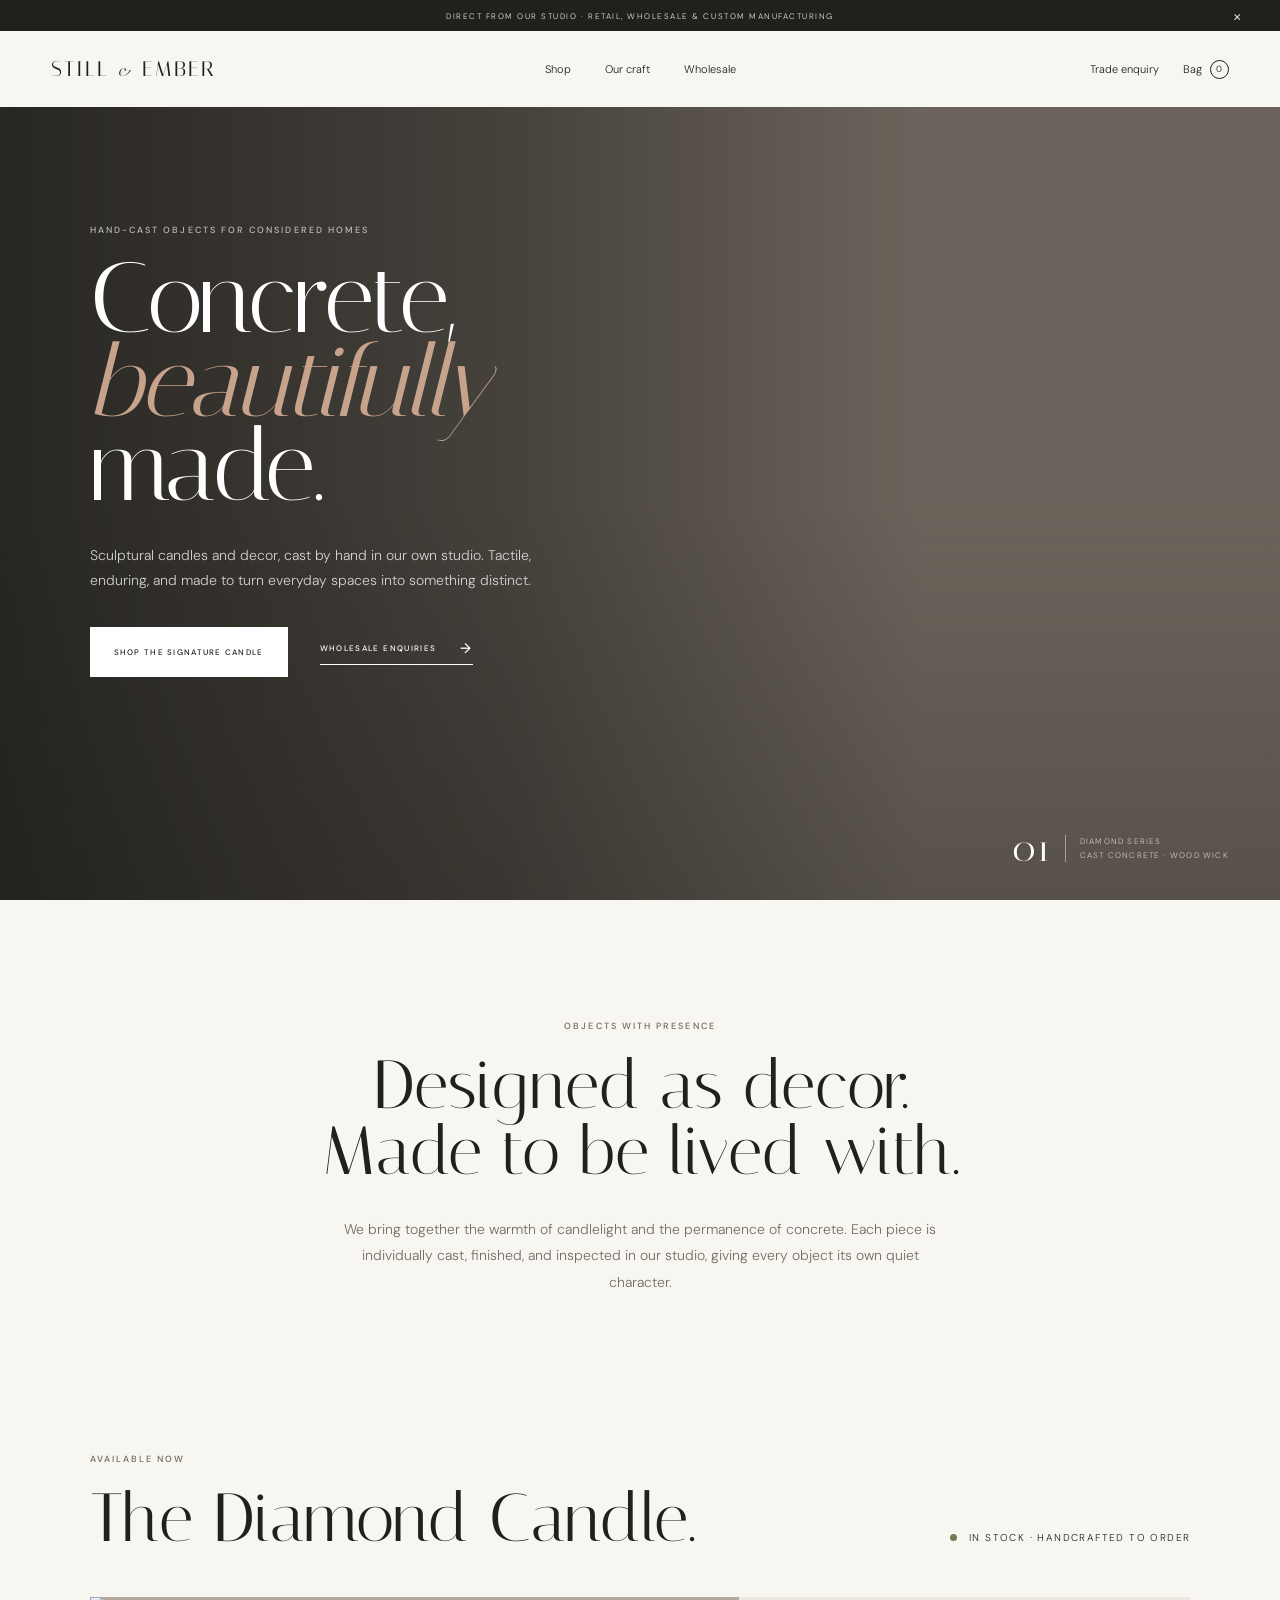
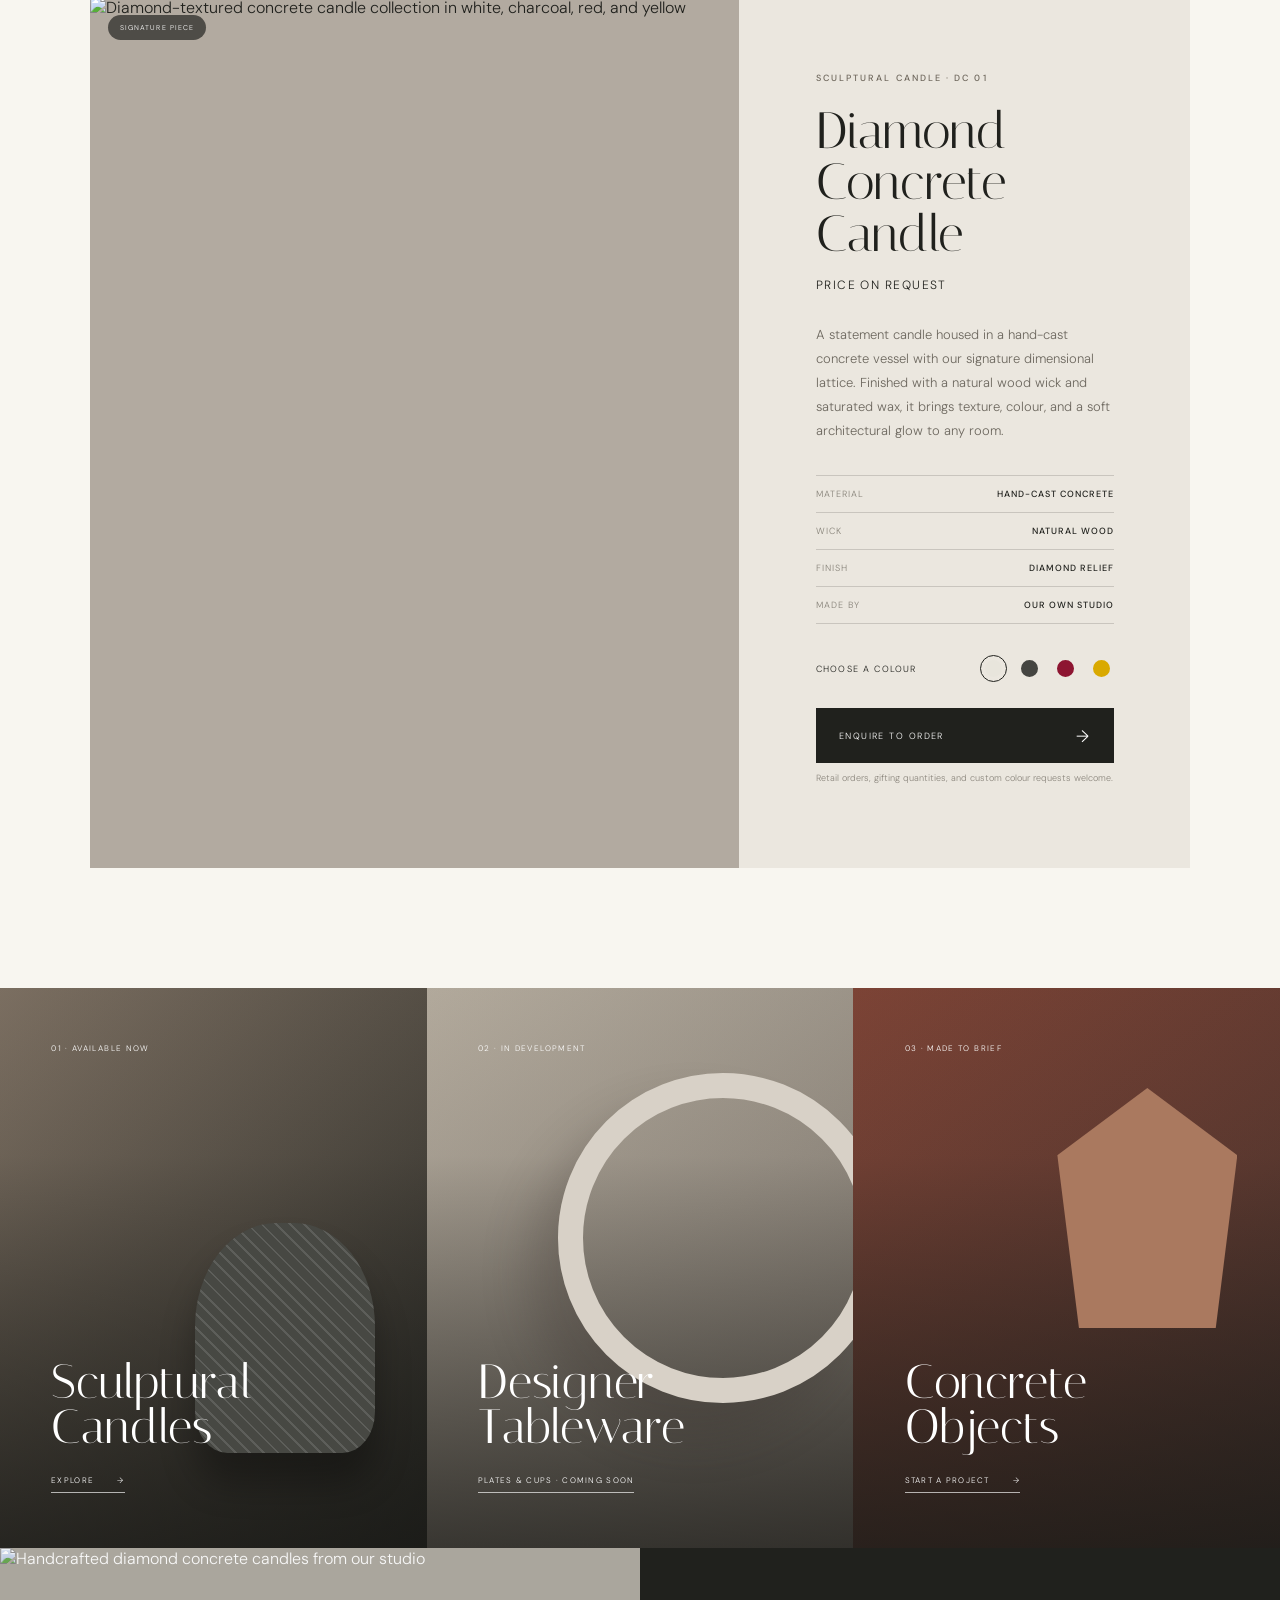
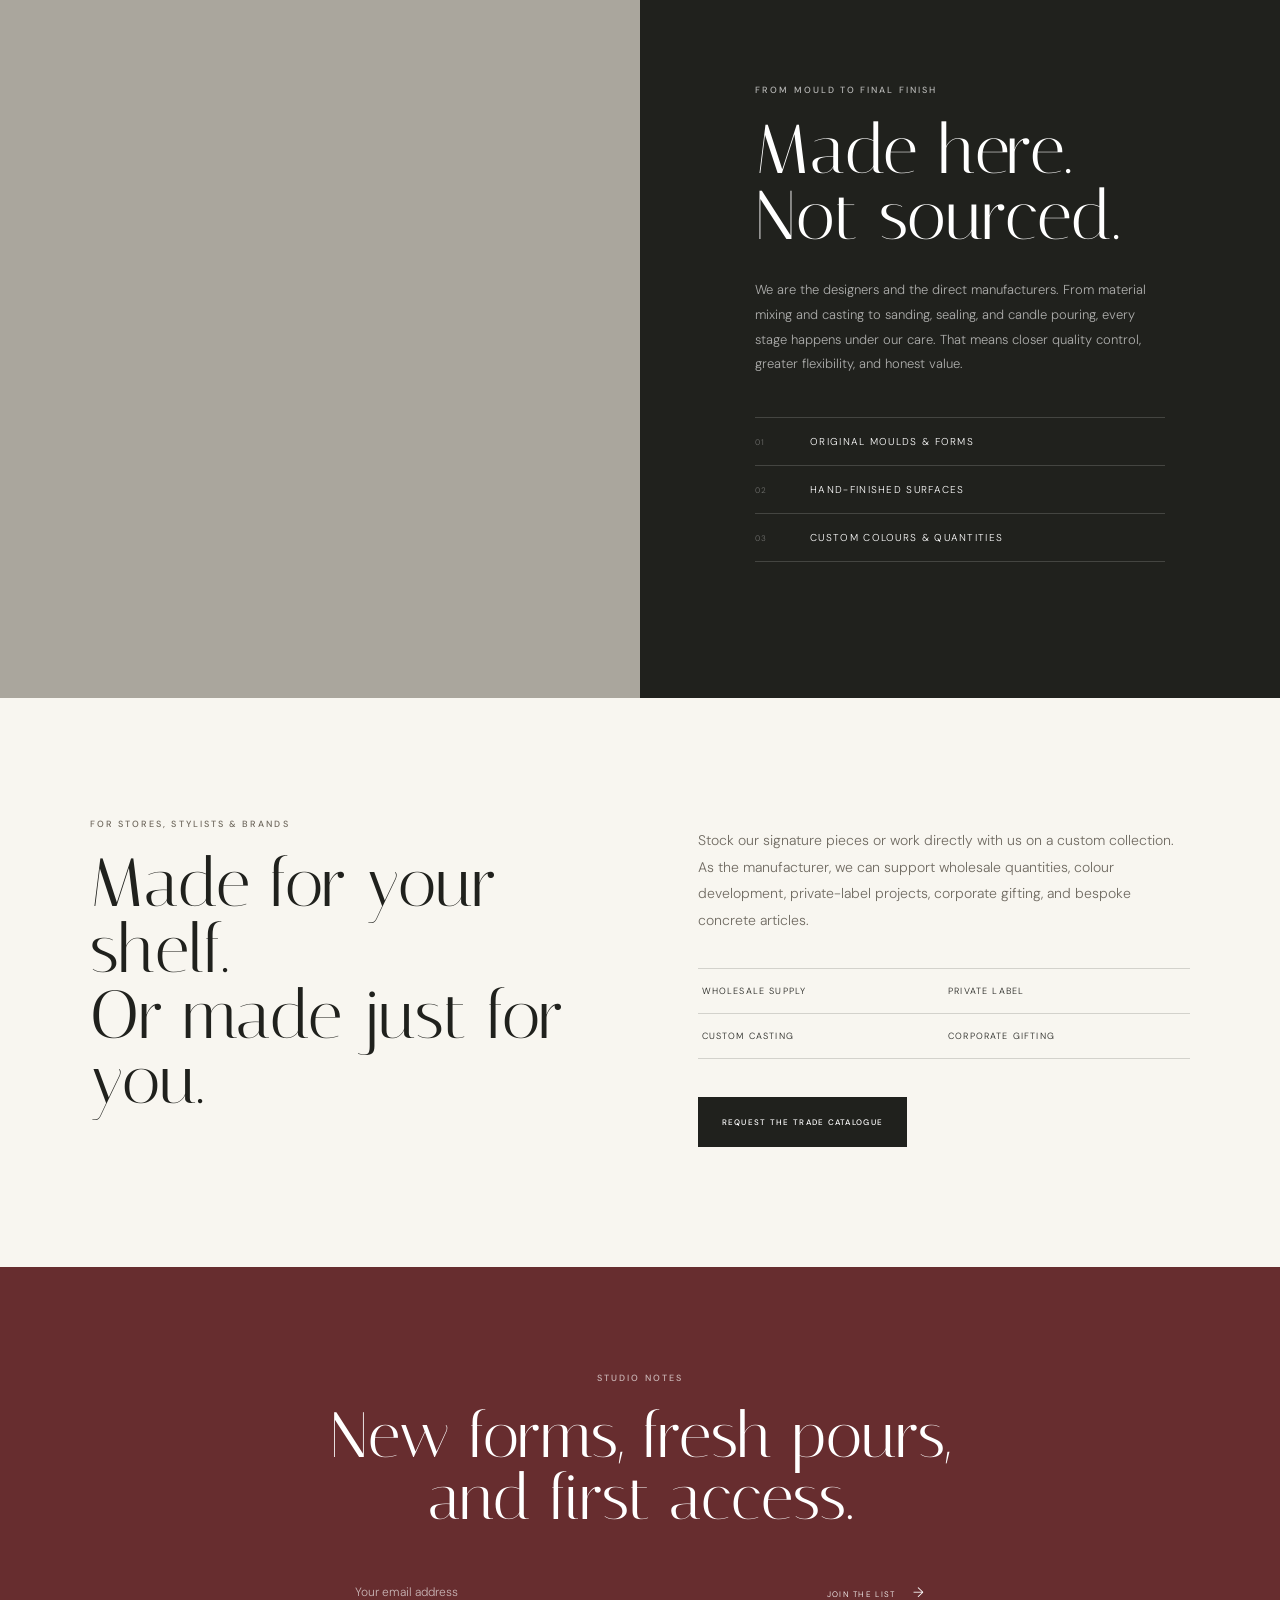
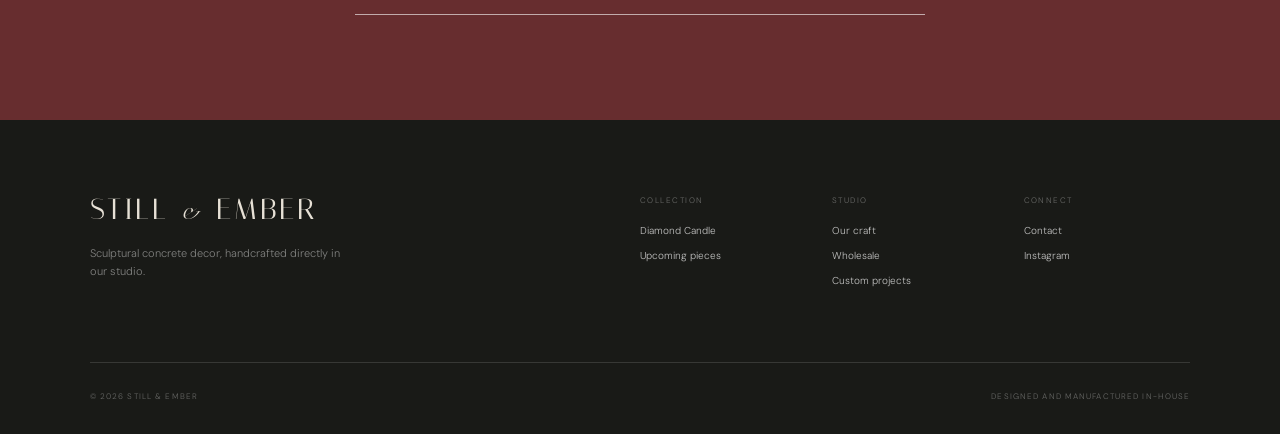
==== index.html @ f330c487 "Add files via upload" ====
<!DOCTYPE html>
<html lang="en">
<head>
  <meta charset="UTF-8">
  <meta name="viewport" content="width=device-width, initial-scale=1.0">
  <meta name="description" content="Still & Ember creates sculptural concrete candles and modern home decor, handcrafted directly by the manufacturer. Retail, wholesale, and custom orders.">
  <title>Still & Ember | Sculptural Concrete Decor</title>
  <link rel="preconnect" href="https://fonts.googleapis.com">
  <link rel="preconnect" href="https://fonts.gstatic.com" crossorigin>
  <link href="https://fonts.googleapis.com/css2?family=DM+Sans:wght@300;400;500;600&family=Italiana&display=swap" rel="stylesheet">
  <link rel="stylesheet" href="styles.css">
</head>
<body>
  <div class="announcement">
    <p>Direct from our studio · Retail, wholesale & custom manufacturing</p>
    <button aria-label="Dismiss announcement">&times;</button>
  </div>

  <header class="site-header">
    <a class="wordmark" href="#top">STILL <span>&</span> EMBER</a>
    <nav class="desktop-nav" aria-label="Main navigation">
      <a href="shop.html">Shop</a>
      <a href="our-craft.html">Our craft</a>
      <a href="wholesale.html">Wholesale</a>
    </nav>
    <div class="header-actions">
      <a class="trade-link" href="wholesale.html#trade-form">Trade enquiry</a>
      <button class="bag-button" aria-label="Shopping bag, 0 items">Bag <span>0</span></button>
      <button class="menu-button" aria-label="Open menu" aria-expanded="false"><span></span><span></span></button>
    </div>
  </header>

  <nav class="mobile-nav" aria-label="Mobile navigation">
    <a href="shop.html">Shop</a>
    <a href="our-craft.html">Our craft</a>
    <a href="wholesale.html">Wholesale</a>
  </nav>

  <main id="top">
    <section class="hero">
      <div class="hero-image" role="img" aria-label="Collection of diamond-textured handcrafted concrete candles"></div>
      <div class="hero-shade"></div>
      <div class="hero-copy reveal">
        <p class="eyebrow light">Hand-cast objects for considered homes</p>
        <h1>Concrete,<br><em>beautifully</em> made.</h1>
        <p class="hero-text">Sculptural candles and decor, cast by hand in our own studio. Tactile, enduring, and made to turn everyday spaces into something distinct.</p>
        <div class="hero-actions">
          <a class="solid-button" href="shop.html">Shop the signature candle</a>
          <a class="text-link light-link" href="wholesale.html">Wholesale enquiries <span>&rarr;</span></a>
        </div>
      </div>
      <div class="hero-note"><span>01</span><p>Diamond Series<br>Cast concrete · Wood wick</p></div>
    </section>

    <section class="manifesto section-pad reveal">
      <p class="eyebrow">Objects with presence</p>
      <h2>Designed as decor.<br>Made to be lived with.</h2>
      <p>We bring together the warmth of candlelight and the permanence of concrete. Each piece is individually cast, finished, and inspected in our studio, giving every object its own quiet character.</p>
    </section>

    <section class="shop section-pad" id="shop">
      <div class="section-heading reveal">
        <div>
          <p class="eyebrow">Available now</p>
          <h2>The Diamond Candle.</h2>
        </div>
        <p class="availability"><i></i> In stock · Handcrafted to order</p>
      </div>

      <div class="featured-product reveal">
        <div class="product-photo">
          <img src="assets/concrete-collection-hero.png" alt="Diamond-textured concrete candle collection in white, charcoal, red, and yellow">
          <span class="image-label">Signature piece</span>
        </div>
        <div class="product-detail">
          <p class="eyebrow">Sculptural candle · DC 01</p>
          <h3>Diamond Concrete Candle</h3>
          <p class="price">Price on request</p>
          <p class="description">A statement candle housed in a hand-cast concrete vessel with our signature dimensional lattice. Finished with a natural wood wick and saturated wax, it brings texture, colour, and a soft architectural glow to any room.</p>
          <div class="specs">
            <div><span>Material</span><strong>Hand-cast concrete</strong></div>
            <div><span>Wick</span><strong>Natural wood</strong></div>
            <div><span>Finish</span><strong>Diamond relief</strong></div>
            <div><span>Made by</span><strong>Our own studio</strong></div>
          </div>
          <div class="color-row">
            <span>Choose a colour</span>
            <div class="swatches" aria-label="Available colours">
              <button class="active" aria-label="Bone white" style="--swatch:#e8e5dc"></button>
              <button aria-label="Charcoal" style="--swatch:#454541"></button>
              <button aria-label="Oxblood" style="--swatch:#8d1531"></button>
              <button aria-label="Ochre" style="--swatch:#d9a900"></button>
            </div>
          </div>
          <button class="add-button quick-add">Enquire to order <span>&rarr;</span></button>
          <p class="microcopy">Retail orders, gifting quantities, and custom colour requests welcome.</p>
        </div>
      </div>
    </section>

    <section class="categories" aria-label="Product categories">
      <article class="category category-candle reveal">
        <p>01 · Available now</p><h3>Sculptural<br>Candles</h3><a href="shop.html">Explore <span>&rarr;</span></a>
      </article>
      <article class="category category-table reveal">
        <p>02 · In development</p><h3>Designer<br>Tableware</h3><span class="coming">Plates & cups · Coming soon</span>
      </article>
      <article class="category category-object reveal">
        <p>03 · Made to brief</p><h3>Concrete<br>Objects</h3><a href="wholesale.html#trade-form">Start a project <span>&rarr;</span></a>
      </article>
    </section>

    <section class="craft" id="craft">
      <div class="craft-image reveal">
        <img src="assets/concrete-collection-hero.png" alt="Handcrafted diamond concrete candles from our studio">
      </div>
      <div class="craft-copy reveal">
        <p class="eyebrow light">From mould to final finish</p>
        <h2>Made here.<br>Not sourced.</h2>
        <p>We are the designers and the direct manufacturers. From material mixing and casting to sanding, sealing, and candle pouring, every stage happens under our care. That means closer quality control, greater flexibility, and honest value.</p>
        <ul>
          <li><span>01</span>Original moulds & forms</li>
          <li><span>02</span>Hand-finished surfaces</li>
          <li><span>03</span>Custom colours & quantities</li>
        </ul>
      </div>
    </section>

    <section class="wholesale section-pad" id="wholesale">
      <div class="wholesale-copy reveal">
        <p class="eyebrow">For stores, stylists & brands</p>
        <h2>Made for your shelf.<br>Or made just for you.</h2>
      </div>
      <div class="wholesale-detail reveal">
        <p>Stock our signature pieces or work directly with us on a custom collection. As the manufacturer, we can support wholesale quantities, colour development, private-label projects, corporate gifting, and bespoke concrete articles.</p>
        <div class="trade-grid">
          <span>Wholesale supply</span><span>Private label</span><span>Custom casting</span><span>Corporate gifting</span>
        </div>
        <a class="solid-button dark-button" href="wholesale.html#trade-form">Request the trade catalogue</a>
      </div>
    </section>

    <section class="newsletter">
      <p class="eyebrow light">Studio notes</p>
      <h2>New forms, fresh pours,<br>and first access.</h2>
      <form>
        <label class="sr-only" for="email">Email address</label>
        <input id="email" type="email" placeholder="Your email address" required>
        <button type="submit">Join the list <span>&rarr;</span></button>
      </form>
      <p class="form-message" aria-live="polite"></p>
    </section>
  </main>

  <footer>
    <div><a class="wordmark footer-mark" href="#top">STILL <span>&</span> EMBER</a><p class="footer-intro">Sculptural concrete decor, handcrafted directly in our studio.</p></div>
    <div class="footer-links">
      <div><p>Collection</p><a href="shop.html">Diamond Candle</a><a href="shop.html#coming-soon">Upcoming pieces</a></div>
      <div><p>Studio</p><a href="our-craft.html">Our craft</a><a href="wholesale.html">Wholesale</a><a href="wholesale.html#custom">Custom projects</a></div>
      <div><p>Connect</p><a href="contact.html">Contact</a><a href="https://www.instagram.com/" target="_blank" rel="noopener">Instagram</a></div>
    </div>
    <div class="footer-bottom"><p>&copy; 2026 Still & Ember</p><p>Designed and manufactured in-house</p></div>
  </footer>

  <div class="toast" role="status" aria-live="polite">Your enquiry is ready</div>
  <script src="script.js"></script>
</body>
</html>
---- styles.css ----
:root {
  --ink: #20211d;
  --bone: #f2efe7;
  --paper: #f8f6f0;
  --stone: #c7c1b5;
  --clay: #9b5c3d;
  --oxblood: #672d2f;
  --line: rgba(32, 33, 29, .17);
  --serif: "Italiana", Georgia, serif;
  --sans: "DM Sans", Arial, sans-serif;
}

* { box-sizing: border-box; }
html { scroll-behavior: smooth; }
body { margin: 0; color: var(--ink); background: var(--paper); font-family: var(--sans); font-size: 16px; font-weight: 300; }
a { color: inherit; text-decoration: none; }
button, input { font: inherit; }
button { color: inherit; }
img { display: block; width: 100%; }
.sr-only { position: absolute; width: 1px; height: 1px; padding: 0; margin: -1px; overflow: hidden; clip: rect(0,0,0,0); white-space: nowrap; border: 0; }

.announcement { height: 31px; display: flex; justify-content: center; align-items: center; position: relative; color: #eee9de; background: var(--ink); text-transform: uppercase; font-size: 8px; letter-spacing: .19em; }
.announcement p { margin: 0; }
.announcement button { position: absolute; right: 2.5vw; border: 0; background: none; color: inherit; cursor: pointer; font-size: 17px; }
.site-header { height: 76px; padding: 0 4vw; display: grid; grid-template-columns: 1fr auto 1fr; align-items: center; position: relative; z-index: 20; background: var(--paper); }
.wordmark { font: 21px/1 var(--serif); letter-spacing: .09em; white-space: nowrap; }
.wordmark span { padding: 0 .1em; font-size: .68em; font-style: italic; }
.desktop-nav { display: flex; gap: 34px; }
.desktop-nav a, .trade-link { position: relative; font-size: 11px; }
.desktop-nav a::after, .trade-link::after { content: ""; position: absolute; left: 0; right: 100%; bottom: -5px; height: 1px; background: currentColor; transition: right .3s; }
.desktop-nav a:hover::after, .trade-link:hover::after { right: 0; }
.header-actions { justify-self: end; display: flex; align-items: center; gap: 24px; }
.bag-button, .menu-button { padding: 0; border: 0; background: transparent; cursor: pointer; }
.bag-button { font-size: 11px; }
.bag-button span { margin-left: 5px; display: inline-grid; place-items: center; min-width: 19px; height: 19px; border: 1px solid; border-radius: 50%; font-size: 9px; }
.menu-button { display: none; width: 24px; }
.menu-button span { display: block; height: 1px; margin: 6px 0; background: currentColor; }
.mobile-nav { display: none; }

.hero { min-height: calc(100vh - 107px); position: relative; overflow: hidden; color: white; }
.hero-image { position: absolute; inset: 0; background: #70685f url("assets/concrete-collection-hero.png") 61% center/cover no-repeat; transform: scale(1.015); animation: settle 1.8s ease-out forwards; }
.hero-shade { position: absolute; inset: 0; background: linear-gradient(90deg, rgba(20,20,18,.78) 0%, rgba(20,20,18,.46) 40%, rgba(20,20,18,.04) 72%), linear-gradient(0deg, rgba(20,20,18,.24), transparent 50%); }
.hero-copy { position: relative; z-index: 2; max-width: 720px; padding: 13vh 7vw 9vh; }
.eyebrow { margin: 0 0 21px; color: #6e675c; font-size: 9px; font-weight: 500; text-transform: uppercase; letter-spacing: .23em; }
.eyebrow.light { color: rgba(255,255,255,.67); }
h1, h2, h3 { margin: 0; font-family: var(--serif); font-weight: 400; }
h1 { font-size: clamp(62px, 7.8vw, 116px); line-height: .84; letter-spacing: -.025em; }
h1 em { color: #c8a38b; font-weight: 400; }
.hero-text { max-width: 490px; margin: 34px 0; color: rgba(255,255,255,.78); font-size: 14px; line-height: 1.8; }
.hero-actions { display: flex; align-items: center; gap: 32px; }
.solid-button { display: inline-flex; align-items: center; justify-content: center; min-height: 50px; padding: 0 23px; border: 1px solid white; color: var(--ink); background: white; text-transform: uppercase; font-size: 8px; font-weight: 500; letter-spacing: .16em; transition: .25s; }
.solid-button:hover { color: white; background: transparent; }
.text-link { display: inline-flex; align-items: center; gap: 24px; padding-bottom: 7px; border-bottom: 1px solid currentColor; text-transform: uppercase; font-size: 8px; font-weight: 500; letter-spacing: .17em; }
.text-link span { font-size: 14px; transition: transform .25s; }
.text-link:hover span { transform: translateX(5px); }
.light-link { color: white; }
.hero-note { position: absolute; z-index: 2; right: 4vw; bottom: 30px; display: flex; align-items: center; gap: 14px; color: rgba(255,255,255,.7); }
.hero-note span { font: 37px var(--serif); color: white; }
.hero-note p { margin: 0; padding-left: 14px; border-left: 1px solid rgba(255,255,255,.45); font-size: 8px; line-height: 1.7; text-transform: uppercase; letter-spacing: .15em; }

.section-pad { padding: 120px 7vw; }
.manifesto { text-align: center; }
.manifesto h2, .section-heading h2, .wholesale h2 { font-size: clamp(45px, 5.3vw, 76px); line-height: .97; }
.manifesto > p:last-child { max-width: 620px; margin: 31px auto 0; color: #716d64; font-size: 14px; line-height: 1.9; }

.shop { padding-top: 38px; }
.section-heading { margin-bottom: 45px; display: flex; justify-content: space-between; align-items: flex-end; }
.availability { margin: 0 0 8px; font-size: 10px; text-transform: uppercase; letter-spacing: .14em; }
.availability i { display: inline-block; width: 7px; height: 7px; margin-right: 8px; border-radius: 50%; background: #6e7d53; }
.featured-product { display: grid; grid-template-columns: 1.18fr .82fr; min-height: 700px; background: #ebe7df; }
.product-photo { position: relative; overflow: hidden; min-height: 650px; background: #b2aaa0; }
.product-photo img { width: 100%; height: 100%; object-fit: cover; }
.image-label { position: absolute; left: 18px; top: 18px; padding: 8px 12px; border-radius: 30px; color: white; background: rgba(30,30,27,.67); text-transform: uppercase; font-size: 7px; letter-spacing: .16em; }
.product-detail { padding: 75px 6vw; align-self: center; }
.product-detail h3 { max-width: 430px; font-size: clamp(40px, 4vw, 62px); line-height: 1; }
.price { margin: 18px 0 30px; font-size: 12px; text-transform: uppercase; letter-spacing: .12em; }
.description { color: #6d685f; font-size: 13px; line-height: 1.85; }
.specs { margin: 32px 0; border-top: 1px solid var(--line); }
.specs div { padding: 12px 0; display: flex; justify-content: space-between; border-bottom: 1px solid var(--line); font-size: 9px; text-transform: uppercase; letter-spacing: .11em; }
.specs span { color: #858077; }
.specs strong { font-weight: 500; }
.color-row { margin: 27px 0; display: flex; justify-content: space-between; align-items: center; font-size: 9px; text-transform: uppercase; letter-spacing: .13em; }
.swatches { display: flex; gap: 11px; }
.swatches button { width: 25px; height: 25px; padding: 0; border: 4px solid #ebe7df; outline: 1px solid transparent; border-radius: 50%; background: var(--swatch); cursor: pointer; }
.swatches button.active { outline-color: var(--ink); }
.add-button { width: 100%; height: 55px; padding: 0 23px; display: flex; justify-content: space-between; align-items: center; border: 0; color: white; background: var(--ink); cursor: pointer; text-transform: uppercase; font-size: 9px; letter-spacing: .16em; }
.add-button:hover { background: var(--clay); }
.add-button span { font-size: 17px; }
.microcopy { color: #8a857c; text-align: center; font-size: 9px; }

.categories { display: grid; grid-template-columns: repeat(3,1fr); }
.category { min-height: 560px; padding: 55px 4vw; position: relative; display: flex; flex-direction: column; justify-content: flex-end; overflow: hidden; color: white; background-size: cover; }
.category::before { content: ""; position: absolute; inset: 0; background: linear-gradient(0deg, rgba(24,24,21,.72), rgba(24,24,21,.04) 70%); }
.category > * { position: relative; z-index: 1; }
.category p { margin: 0 0 auto; font-size: 8px; text-transform: uppercase; letter-spacing: .17em; }
.category h3 { margin-bottom: 25px; font-size: 48px; line-height: .95; }
.category a, .coming { width: fit-content; padding-bottom: 7px; border-bottom: 1px solid rgba(255,255,255,.65); font-size: 8px; text-transform: uppercase; letter-spacing: .16em; }
.category a span { margin-left: 20px; }
.category-candle { background-image: linear-gradient(135deg,#7f7264,#252622); }
.category-candle::after { content: ""; position: absolute; width: 180px; height: 230px; right: 12%; bottom: 95px; border-radius: 45% 45% 18% 18%; background: repeating-linear-gradient(45deg,transparent 0 8px,rgba(255,255,255,.12) 8px 10px), #474843; box-shadow: 0 30px 35px rgba(0,0,0,.3); }
.category-table { background: linear-gradient(145deg,#b8afa1,#766f67); }
.category-table::after { content: ""; position: absolute; width: 280px; height: 280px; right: -35px; top: 85px; border: 25px solid #d8d1c7; border-radius: 50%; box-shadow: -30px 35px 45px rgba(52,45,40,.25); }
.category-object { background: linear-gradient(145deg,#804537,#3e2f2a); }
.category-object::after { content: ""; position: absolute; width: 180px; height: 240px; right: 10%; top: 100px; background: #aa795f; clip-path: polygon(50% 0,100% 28%,88% 100%,12% 100%,0 28%); box-shadow: 0 30px 40px rgba(0,0,0,.25); }

.craft { display: grid; grid-template-columns: 1fr 1fr; min-height: 750px; color: white; background: var(--ink); }
.craft-image { min-height: 750px; overflow: hidden; background: #aaa69d; }
.craft-image img { height: 100%; object-fit: cover; object-position: 25% center; filter: saturate(.75) contrast(.94); }
.craft-copy { padding: 105px 9vw; align-self: center; }
.craft-copy h2 { font-size: clamp(48px,5.4vw,78px); line-height: .95; }
.craft-copy > p:not(.eyebrow) { margin: 30px 0 40px; color: rgba(255,255,255,.63); font-size: 13px; line-height: 1.9; }
.craft-copy ul { padding: 0; margin: 0; list-style: none; border-top: 1px solid rgba(255,255,255,.16); }
.craft-copy li { padding: 17px 0; border-bottom: 1px solid rgba(255,255,255,.16); font-size: 10px; text-transform: uppercase; letter-spacing: .13em; }
.craft-copy li span { display: inline-block; width: 55px; color: rgba(255,255,255,.36); font-size: 8px; }

.wholesale { display: grid; grid-template-columns: 1fr 1fr; gap: 9vw; align-items: start; }
.wholesale-detail > p { margin: 9px 0 35px; color: #706b62; font-size: 14px; line-height: 1.9; }
.trade-grid { margin-bottom: 38px; display: grid; grid-template-columns: 1fr 1fr; border-top: 1px solid var(--line); }
.trade-grid span { padding: 16px 4px; border-bottom: 1px solid var(--line); font-size: 9px; text-transform: uppercase; letter-spacing: .13em; }
.dark-button { border-color: var(--ink); color: white; background: var(--ink); }
.dark-button:hover { color: var(--ink); background: transparent; }

.newsletter { padding: 105px 7vw; text-align: center; color: white; background: var(--oxblood); }
.newsletter .eyebrow { color: rgba(255,255,255,.65); }
.newsletter h2 { font-size: clamp(44px,5vw,70px); line-height: .97; }
.newsletter form { max-width: 570px; margin: 40px auto 0; display: flex; border-bottom: 1px solid rgba(255,255,255,.6); }
.newsletter input { flex: 1; padding: 14px 0; border: 0; outline: 0; color: white; background: transparent; font-size: 12px; }
.newsletter input::placeholder { color: rgba(255,255,255,.65); }
.newsletter button { padding: 0; border: 0; color: white; background: transparent; cursor: pointer; text-transform: uppercase; font-size: 8px; letter-spacing: .16em; }
.newsletter button span { margin-left: 14px; font-size: 14px; }
.form-message { min-height: 15px; margin: 12px 0 -27px; font-size: 10px; }

footer { padding: 75px 7vw 25px; display: grid; grid-template-columns: 1fr 1fr; color: #e7e1d6; background: #191a17; }
.footer-mark { font-size: 29px; }
.footer-intro { max-width: 250px; margin-top: 20px; color: rgba(255,255,255,.45); font-size: 11px; line-height: 1.7; }
.footer-links { display: grid; grid-template-columns: repeat(3,1fr); gap: 25px; }
.footer-links div { display: flex; flex-direction: column; gap: 12px; }
.footer-links p { margin: 0 0 7px; color: rgba(255,255,255,.35); text-transform: uppercase; font-size: 8px; letter-spacing: .18em; }
.footer-links a { width: fit-content; color: rgba(255,255,255,.73); font-size: 10px; }
.footer-bottom { grid-column: 1/-1; margin-top: 70px; padding-top: 20px; display: flex; justify-content: space-between; border-top: 1px solid rgba(255,255,255,.13); color: rgba(255,255,255,.34); font-size: 8px; text-transform: uppercase; letter-spacing: .14em; }
.toast { position: fixed; right: 25px; bottom: 25px; z-index: 30; padding: 14px 23px; color: white; background: var(--clay); font-size: 10px; transform: translateY(100px); opacity: 0; transition: .35s; }
.toast.show { transform: translateY(0); opacity: 1; }
.reveal { opacity: 0; transform: translateY(24px); transition: opacity .8s ease, transform .8s ease; }
.reveal.visible { opacity: 1; transform: translateY(0); }

@keyframes settle { from { transform: scale(1.07); } to { transform: scale(1.015); } }

@media (max-width: 900px) {
  .site-header { grid-template-columns: 1fr auto; }
  .desktop-nav, .trade-link { display: none; }
  .menu-button { display: block; }
  .mobile-nav { position: absolute; z-index: 15; left: 0; right: 0; top: 107px; padding: 25px 5vw; flex-direction: column; gap: 20px; background: var(--paper); transform: translateY(-130%); transition: transform .35s; }
  .mobile-nav.open { display: flex; transform: translateY(0); }
  .featured-product { grid-template-columns: 1fr; }
  .product-photo { min-height: 600px; }
  .categories { grid-template-columns: 1fr 1fr; }
  .category:last-child { grid-column: 1/-1; }
  .craft-copy { padding: 80px 7vw; }
}

@media (max-width: 680px) {
  .announcement { padding: 0 38px 0 14px; text-align: center; font-size: 6px; }
  .site-header { height: 66px; padding: 0 5vw; }
  .mobile-nav { top: 97px; }
  .hero { min-height: calc(100svh - 97px); }
  .hero-image { background-position: 66% center; }
  .hero-shade { background: linear-gradient(90deg,rgba(18,18,16,.78),rgba(18,18,16,.18)),linear-gradient(0deg,rgba(18,18,16,.25),transparent); }
  .hero-copy { padding: 15vh 6vw 8vh; }
  h1 { font-size: clamp(57px,18vw,80px); }
  .hero-text { max-width: 92%; font-size: 13px; }
  .hero-actions { align-items: flex-start; flex-direction: column; gap: 23px; }
  .hero-note { display: none; }
  .section-pad { padding: 82px 6vw; }
  .manifesto h2, .section-heading h2, .wholesale h2 { font-size: 43px; }
  .shop { padding-top: 10px; }
  .section-heading { align-items: flex-start; flex-direction: column; gap: 25px; }
  .product-photo { min-height: 390px; }
  .product-detail { padding: 55px 7vw; }
  .product-detail h3 { font-size: 44px; }
  .categories { grid-template-columns: 1fr; }
  .category, .category:last-child { min-height: 490px; grid-column: auto; }
  .craft { grid-template-columns: 1fr; }
  .craft-image { min-height: 480px; }
  .craft-copy { padding: 75px 7vw; }
  .wholesale { grid-template-columns: 1fr; gap: 38px; }
  .trade-grid { grid-template-columns: 1fr; }
  .newsletter { padding: 80px 6vw; }
  footer { grid-template-columns: 1fr; }
  .footer-links { margin-top: 55px; grid-template-columns: 1fr 1fr; gap: 40px 20px; }
}

@media (prefers-reduced-motion: reduce) {
  html { scroll-behavior: auto; }
  *, *::before, *::after { animation-duration: .01ms !important; transition-duration: .01ms !important; }
}

/* Interior pages */
.page-header { min-height: 510px; padding: 105px 7vw 75px; display: flex; align-items: flex-end; color: white; background: linear-gradient(120deg, rgba(26,26,23,.88), rgba(26,26,23,.25)), url("assets/concrete-collection-hero.png") center/cover; }
.page-header.compact { min-height: 390px; }
.page-header-copy { max-width: 760px; }
.page-header h1 { font-size: clamp(58px,7vw,102px); }
.page-header p:last-child { max-width: 560px; margin: 27px 0 0; color: rgba(255,255,255,.72); font-size: 14px; line-height: 1.8; }
.breadcrumbs { margin-bottom: 22px; font-size: 8px; text-transform: uppercase; letter-spacing: .18em; }
.breadcrumbs a { color: rgba(255,255,255,.58); }
.content-section { padding: 105px 7vw; }
.content-heading { max-width: 720px; margin-bottom: 55px; }
.content-heading h2 { font-size: clamp(43px,5vw,70px); line-height: .98; }
.content-heading > p:last-child { max-width: 600px; margin-top: 24px; color: #716d64; font-size: 14px; line-height: 1.85; }
.product-listing { display: grid; grid-template-columns: 1.15fr .85fr; background: #ebe7df; }
.product-listing-image { min-height: 650px; }
.product-listing-image img { height: 100%; object-fit: cover; }
.product-listing-copy { padding: 70px 6vw; align-self: center; }
.product-listing-copy h2 { font-size: clamp(42px,4.4vw,66px); line-height: .98; }
.product-listing-copy > p { color: #6e695f; font-size: 13px; line-height: 1.85; }
.plain-link { display: inline-flex; margin-top: 20px; padding-bottom: 6px; border-bottom: 1px solid; text-transform: uppercase; font-size: 8px; letter-spacing: .16em; }
.coming-grid, .value-grid { display: grid; grid-template-columns: repeat(3,1fr); gap: 1px; background: var(--line); }
.coming-card, .value-card { min-height: 330px; padding: 42px; display: flex; flex-direction: column; justify-content: flex-end; background: var(--paper); }
.coming-card span, .value-card span { margin-bottom: auto; color: #8a857b; font-size: 8px; text-transform: uppercase; letter-spacing: .17em; }
.coming-card h3, .value-card h3 { margin-bottom: 14px; font-size: 34px; }
.coming-card p, .value-card p { margin: 0; color: #747067; font-size: 12px; line-height: 1.75; }
.story-split { display: grid; grid-template-columns: 1fr 1fr; min-height: 680px; background: var(--ink); color: white; }
.story-image img { height: 100%; object-fit: cover; }
.story-copy { padding: 95px 8vw; align-self: center; }
.story-copy h2 { font-size: clamp(45px,5vw,72px); line-height: .97; }
.story-copy > p:not(.eyebrow) { color: rgba(255,255,255,.62); font-size: 13px; line-height: 1.9; }
.process-list { counter-reset: process; display: grid; grid-template-columns: repeat(4,1fr); border-top: 1px solid var(--line); }
.process-list article { min-height: 280px; padding: 32px; border-right: 1px solid var(--line); }
.process-list article::before { counter-increment: process; content: "0" counter(process); display: block; margin-bottom: 75px; color: #98938a; font-size: 9px; letter-spacing: .14em; }
.process-list h3 { font-size: 28px; }
.process-list p { color: #767168; font-size: 11px; line-height: 1.7; }
.contact-layout { display: grid; grid-template-columns: .75fr 1.25fr; gap: 9vw; }
.contact-aside h2, .form-panel h2 { font-size: clamp(42px,4.5vw,66px); }
.contact-aside > p { color: #716d64; font-size: 13px; line-height: 1.85; }
.contact-details { margin-top: 35px; border-top: 1px solid var(--line); }
.contact-details div { padding: 16px 0; border-bottom: 1px solid var(--line); }
.contact-details span { display: block; margin-bottom: 5px; color: #8b867d; font-size: 8px; text-transform: uppercase; letter-spacing: .16em; }
.contact-details a, .contact-details strong { font-size: 12px; font-weight: 400; }
.contact-form { display: grid; grid-template-columns: 1fr 1fr; gap: 22px; }
.field { display: flex; flex-direction: column; gap: 8px; }
.field.full { grid-column: 1/-1; }
.field label { font-size: 8px; text-transform: uppercase; letter-spacing: .16em; }
.field input, .field select, .field textarea { width: 100%; padding: 14px 0; border: 0; border-bottom: 1px solid var(--line); border-radius: 0; outline: none; color: var(--ink); background: transparent; font: 12px var(--sans); }
.field textarea { min-height: 110px; resize: vertical; }
.contact-form .add-button { grid-column: 1/-1; margin-top: 12px; }
.contact-form .form-message { grid-column: 1/-1; color: var(--clay); }
.active-nav { padding-bottom: 5px; border-bottom: 1px solid; }

@media (max-width: 680px) {
  .page-header { min-height: 430px; padding: 85px 6vw 55px; }
  .content-section { padding: 80px 6vw; }
  .product-listing, .story-split, .contact-layout { grid-template-columns: 1fr; }
  .product-listing-image, .story-image { min-height: 390px; }
  .coming-grid, .value-grid { grid-template-columns: 1fr; }
  .process-list { grid-template-columns: 1fr 1fr; }
  .contact-form { grid-template-columns: 1fr; }
  .field.full, .contact-form .add-button, .contact-form .form-message { grid-column: auto; }
}
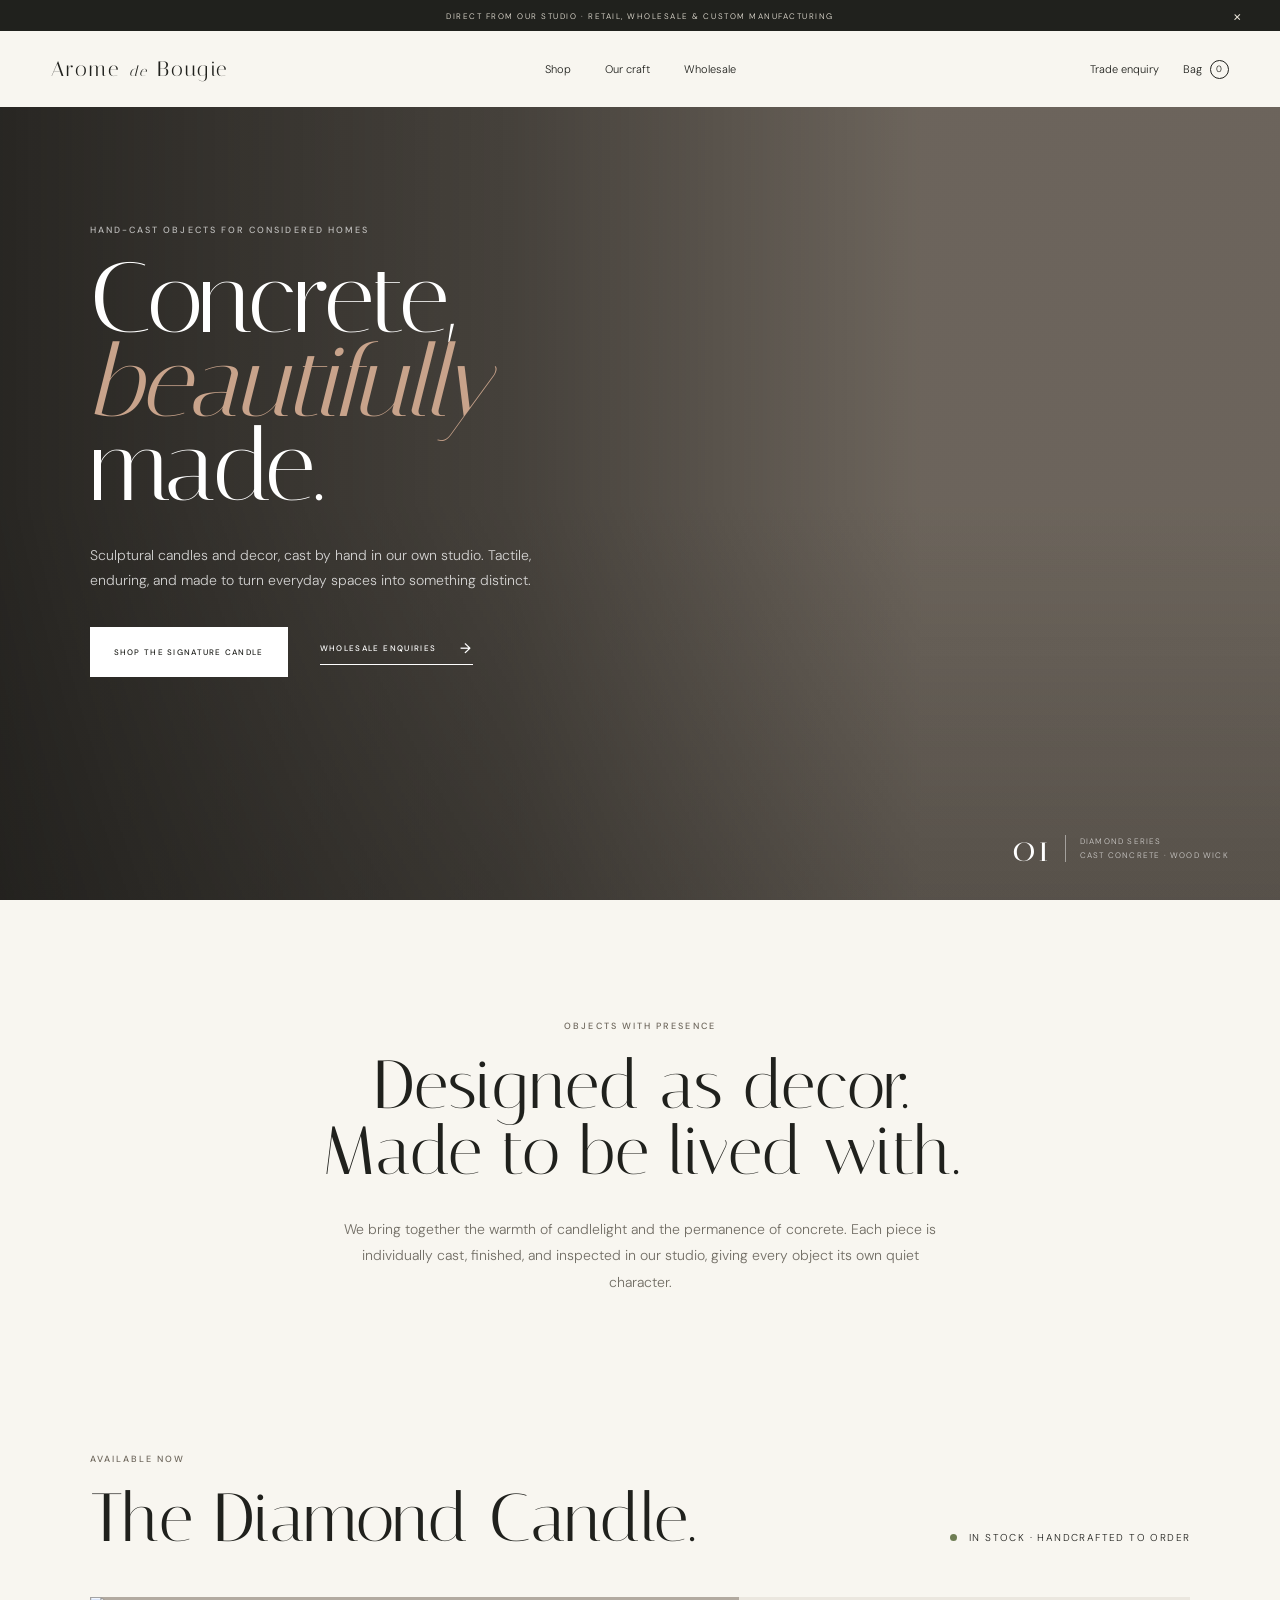
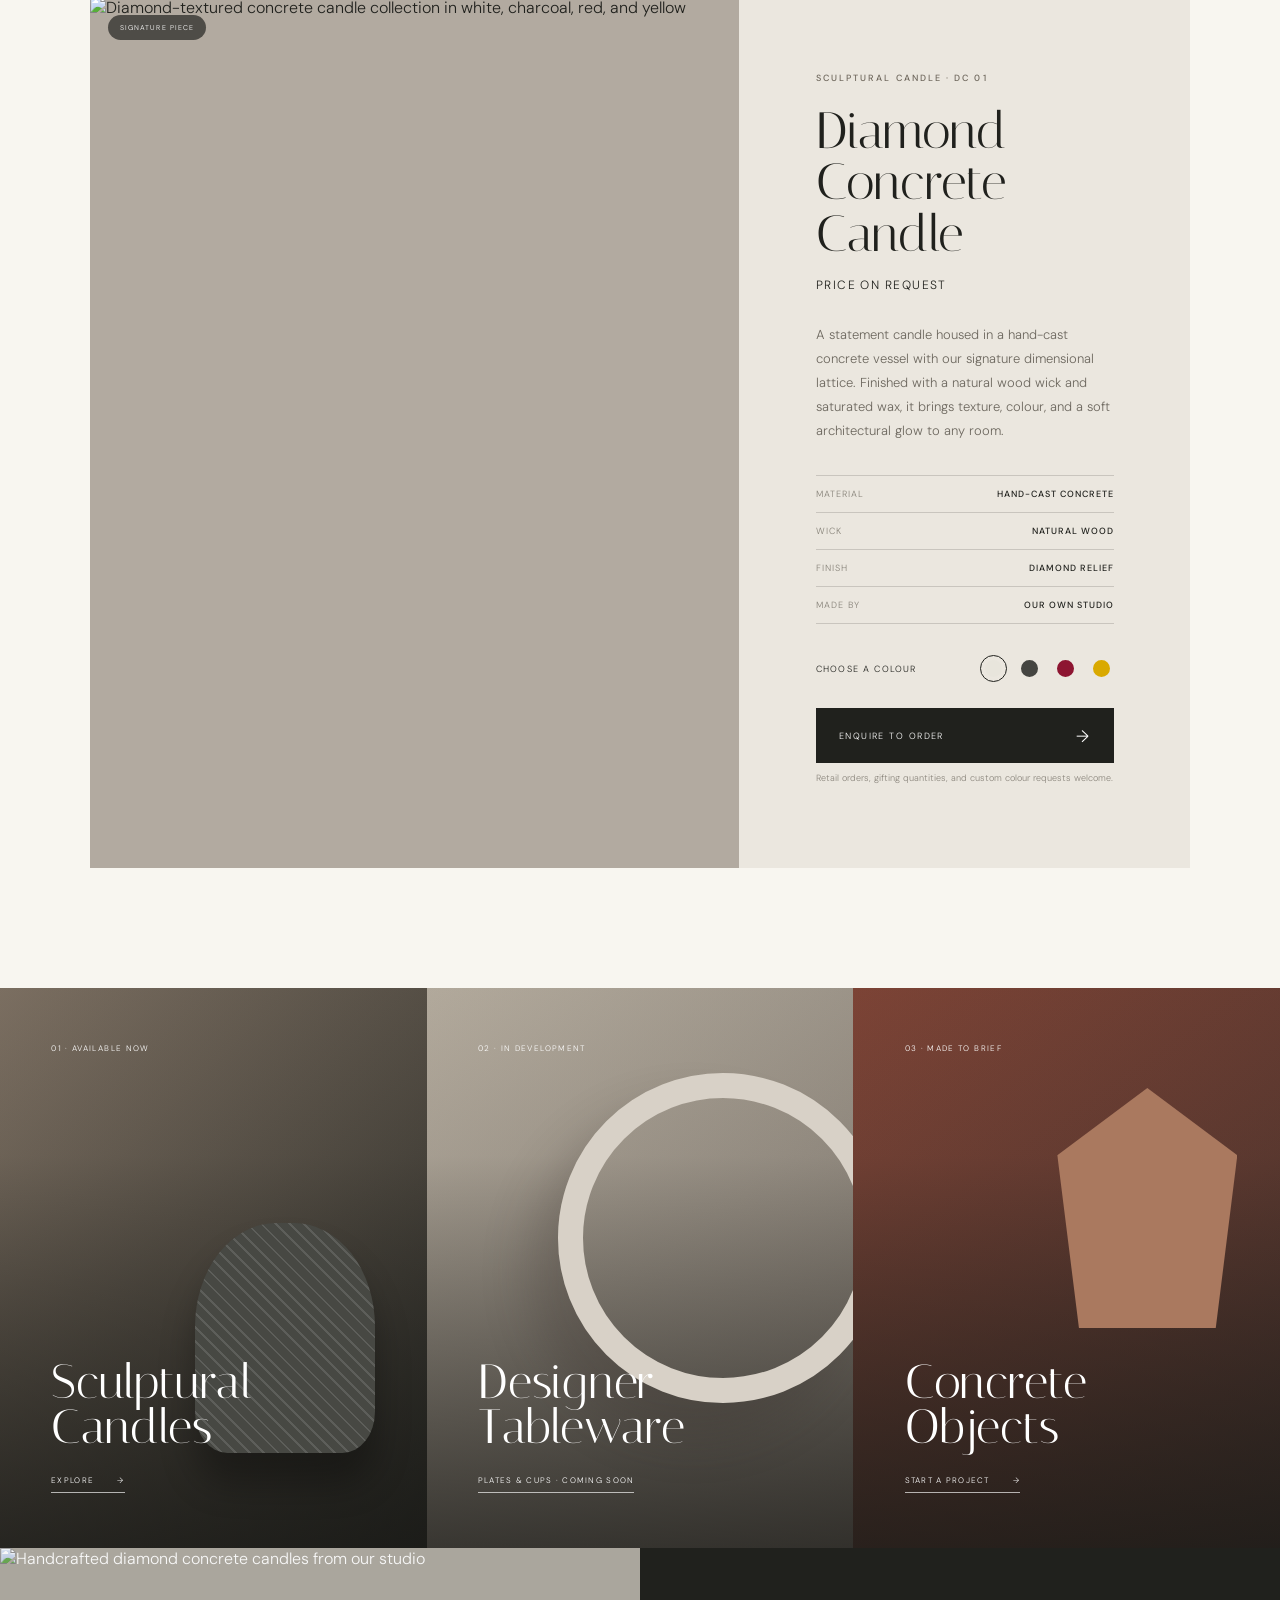
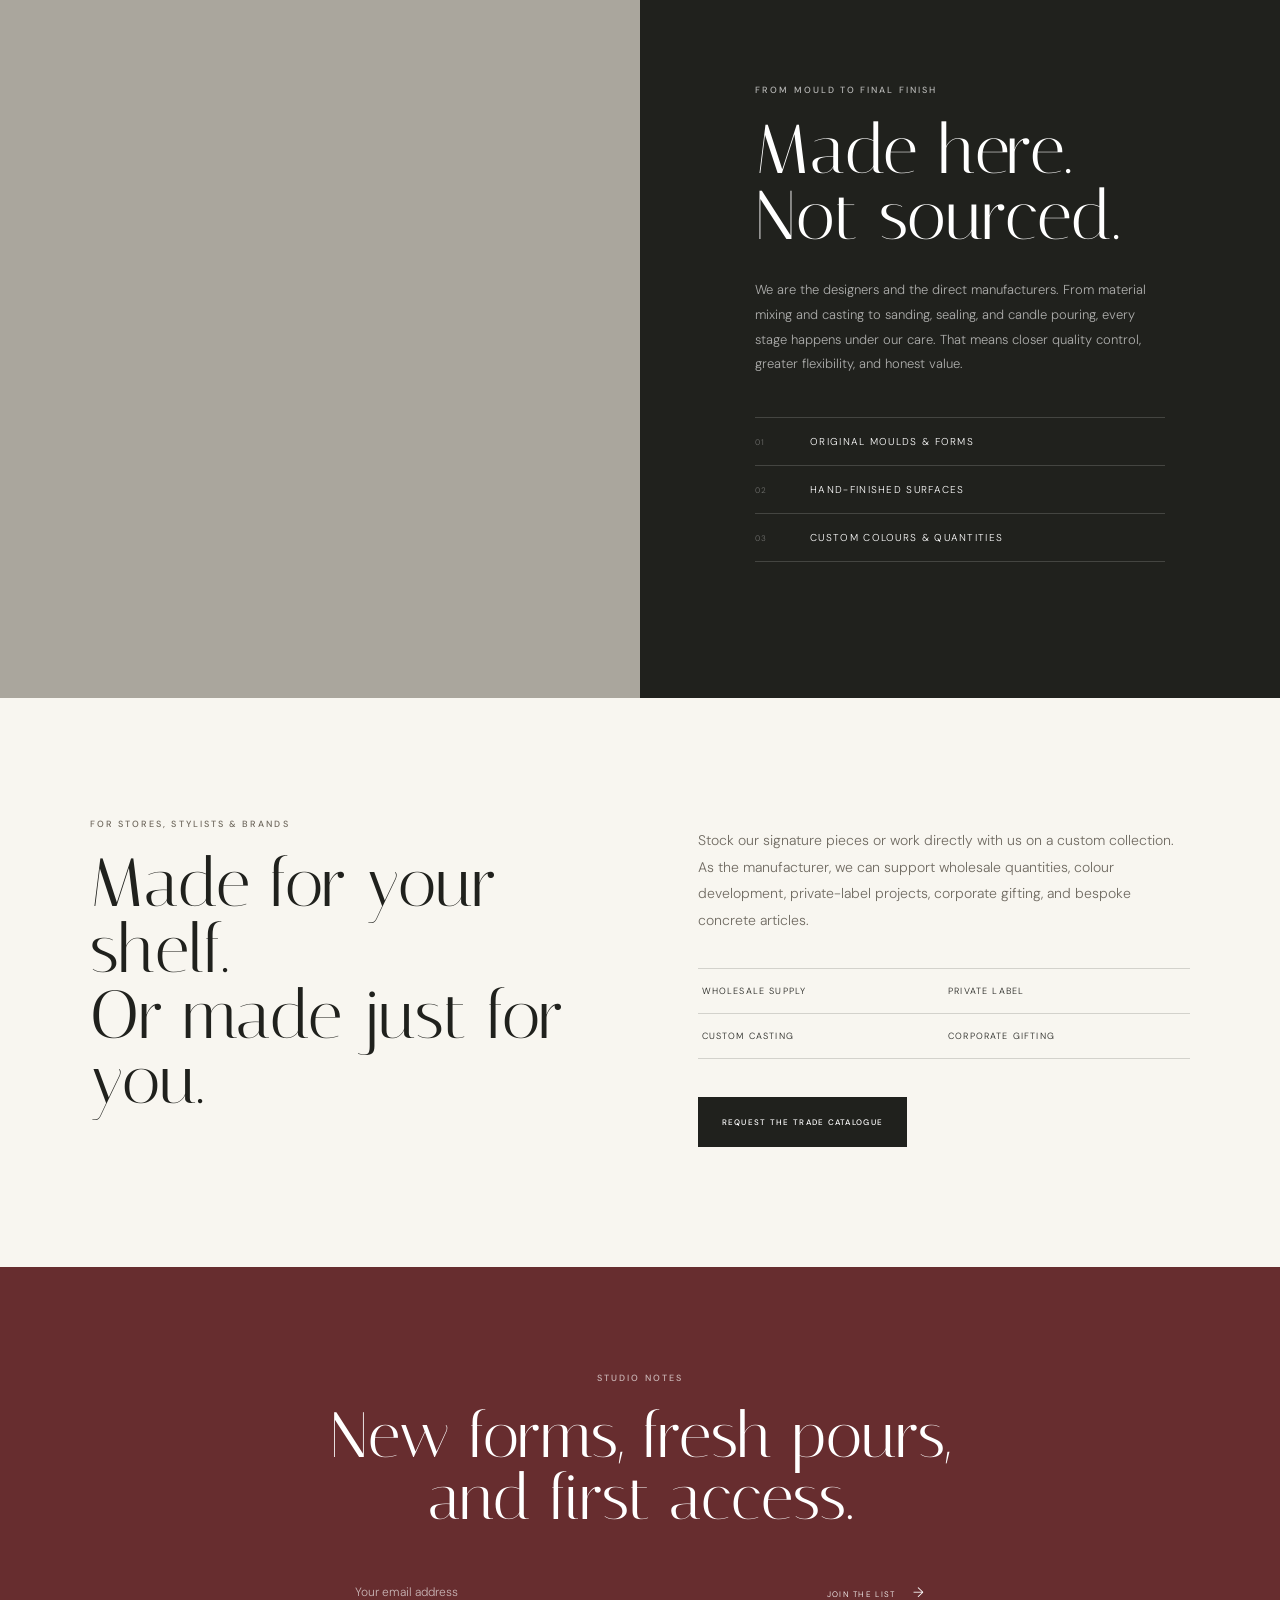
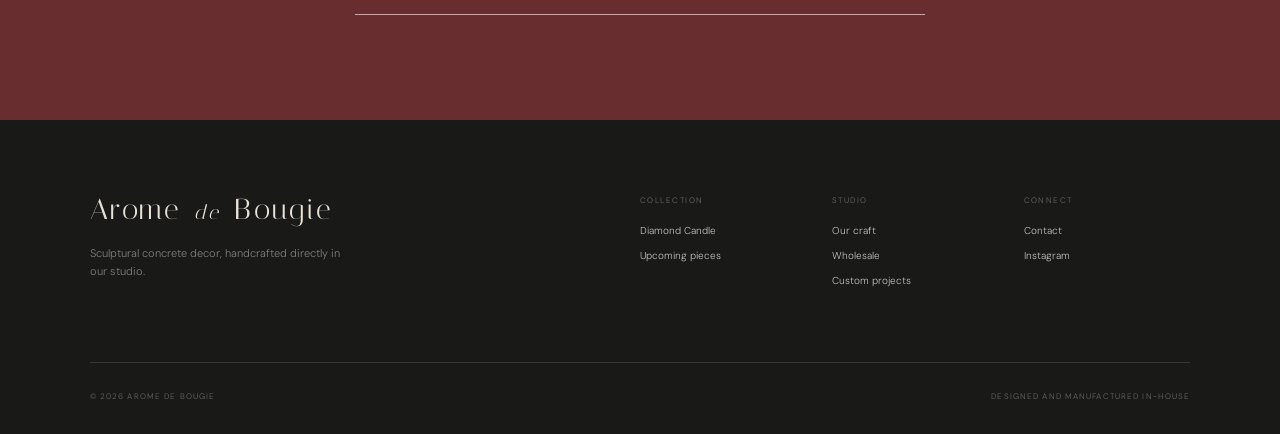
==== commit 7fae14e2: "Update index.html" ====
--- a/index.html
+++ b/index.html
@@ -3,8 +3,8 @@
 <head>
   <meta charset="UTF-8">
   <meta name="viewport" content="width=device-width, initial-scale=1.0">
-  <meta name="description" content="Still & Ember creates sculptural concrete candles and modern home decor, handcrafted directly by the manufacturer. Retail, wholesale, and custom orders.">
-  <title>Still & Ember | Sculptural Concrete Decor</title>
+  <meta name="description" content="Arome de Bougie creates sculptural concrete candles and modern home decor, handcrafted directly by the manufacturer. Retail, wholesale, and custom orders.">
+  <title>Arome de Bougie | Sculptural Concrete Decor</title>
   <link rel="preconnect" href="https://fonts.googleapis.com">
   <link rel="preconnect" href="https://fonts.gstatic.com" crossorigin>
   <link href="https://fonts.googleapis.com/css2?family=DM+Sans:wght@300;400;500;600&family=Italiana&display=swap" rel="stylesheet">
@@ -17,7 +17,7 @@
   </div>
 
   <header class="site-header">
-    <a class="wordmark" href="#top">STILL <span>&</span> EMBER</a>
+    <a class="wordmark" href="#top">Arome <span>de</span> Bougie</a>
     <nav class="desktop-nav" aria-label="Main navigation">
       <a href="shop.html">Shop</a>
       <a href="our-craft.html">Our craft</a>
@@ -153,13 +153,13 @@
   </main>
 
   <footer>
-    <div><a class="wordmark footer-mark" href="#top">STILL <span>&</span> EMBER</a><p class="footer-intro">Sculptural concrete decor, handcrafted directly in our studio.</p></div>
+    <div><a class="wordmark footer-mark" href="#top">Arome <span>de</span> Bougie</a><p class="footer-intro">Sculptural concrete decor, handcrafted directly in our studio.</p></div>
     <div class="footer-links">
       <div><p>Collection</p><a href="shop.html">Diamond Candle</a><a href="shop.html#coming-soon">Upcoming pieces</a></div>
       <div><p>Studio</p><a href="our-craft.html">Our craft</a><a href="wholesale.html">Wholesale</a><a href="wholesale.html#custom">Custom projects</a></div>
       <div><p>Connect</p><a href="contact.html">Contact</a><a href="https://www.instagram.com/" target="_blank" rel="noopener">Instagram</a></div>
     </div>
-    <div class="footer-bottom"><p>&copy; 2026 Still & Ember</p><p>Designed and manufactured in-house</p></div>
+    <div class="footer-bottom"><p>&copy; 2026 Arome de Bougie</p><p>Designed and manufactured in-house</p></div>
   </footer>
 
   <div class="toast" role="status" aria-live="polite">Your enquiry is ready</div>
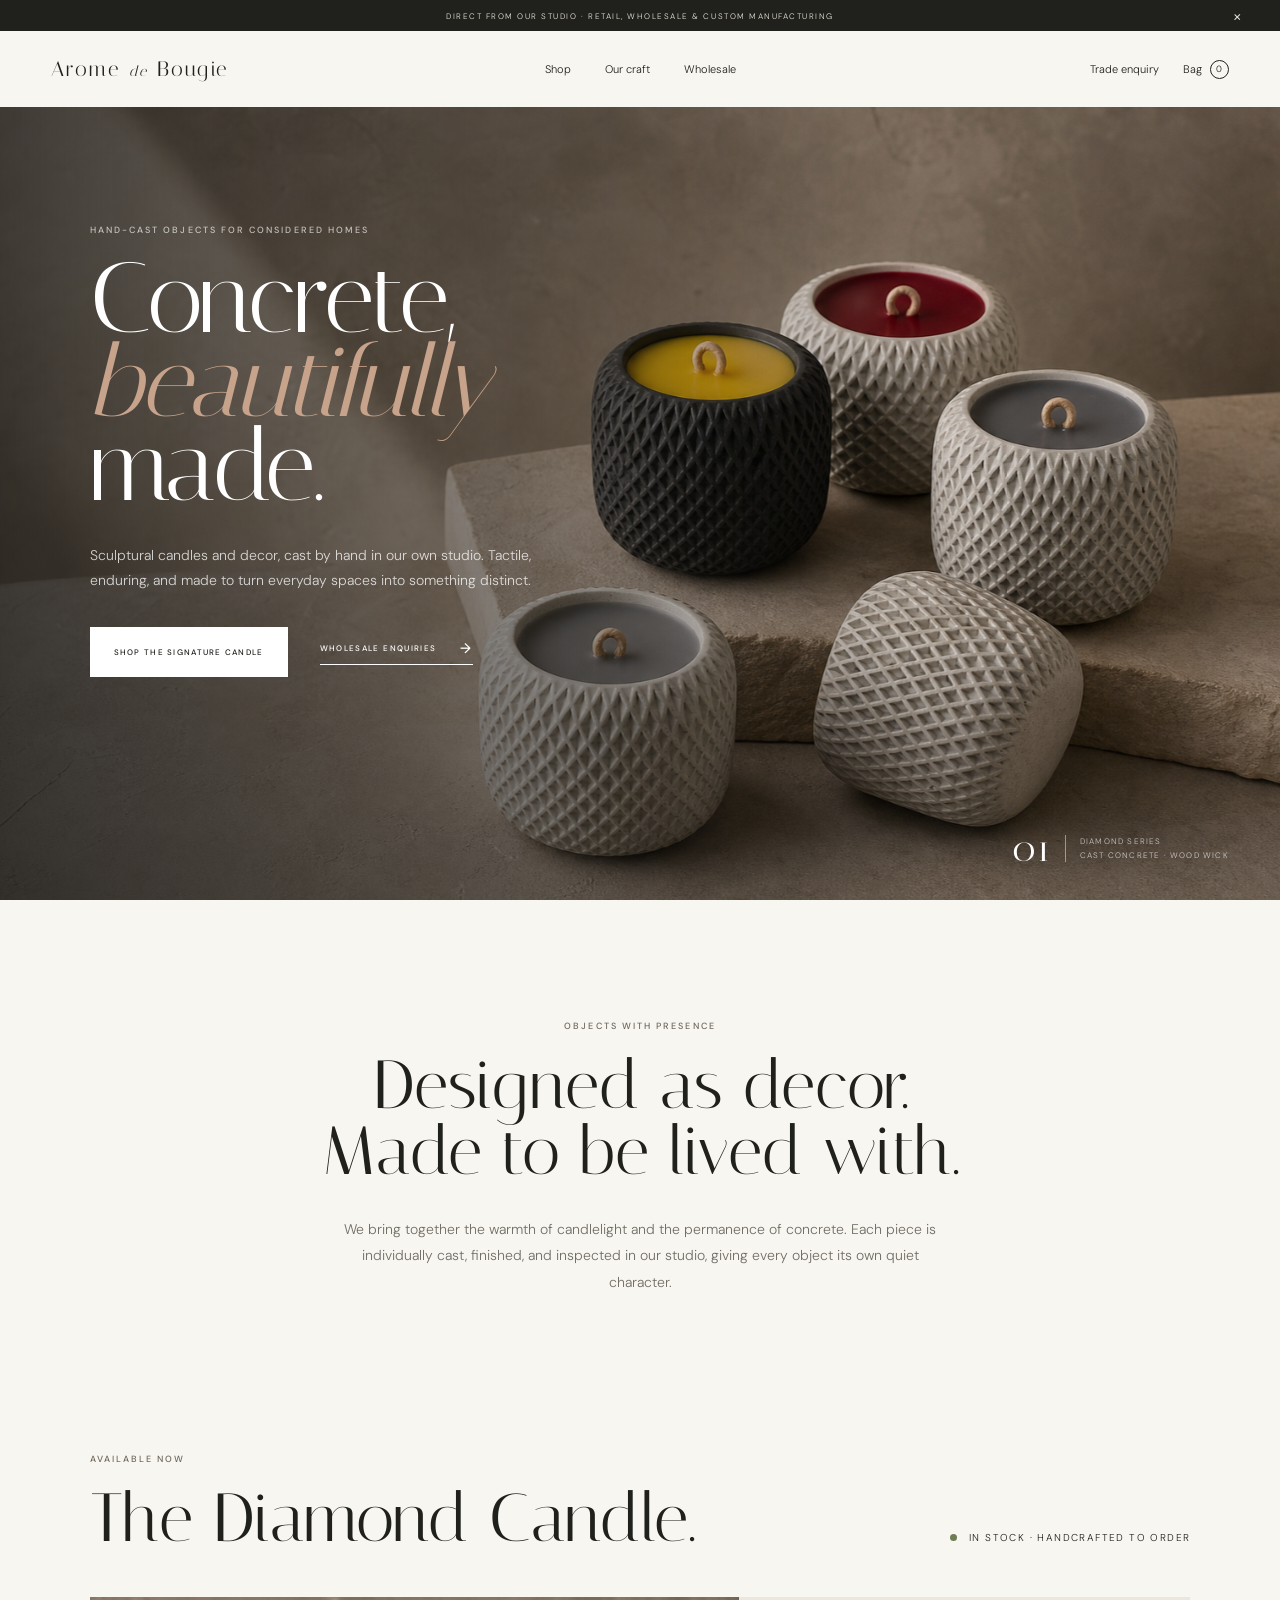
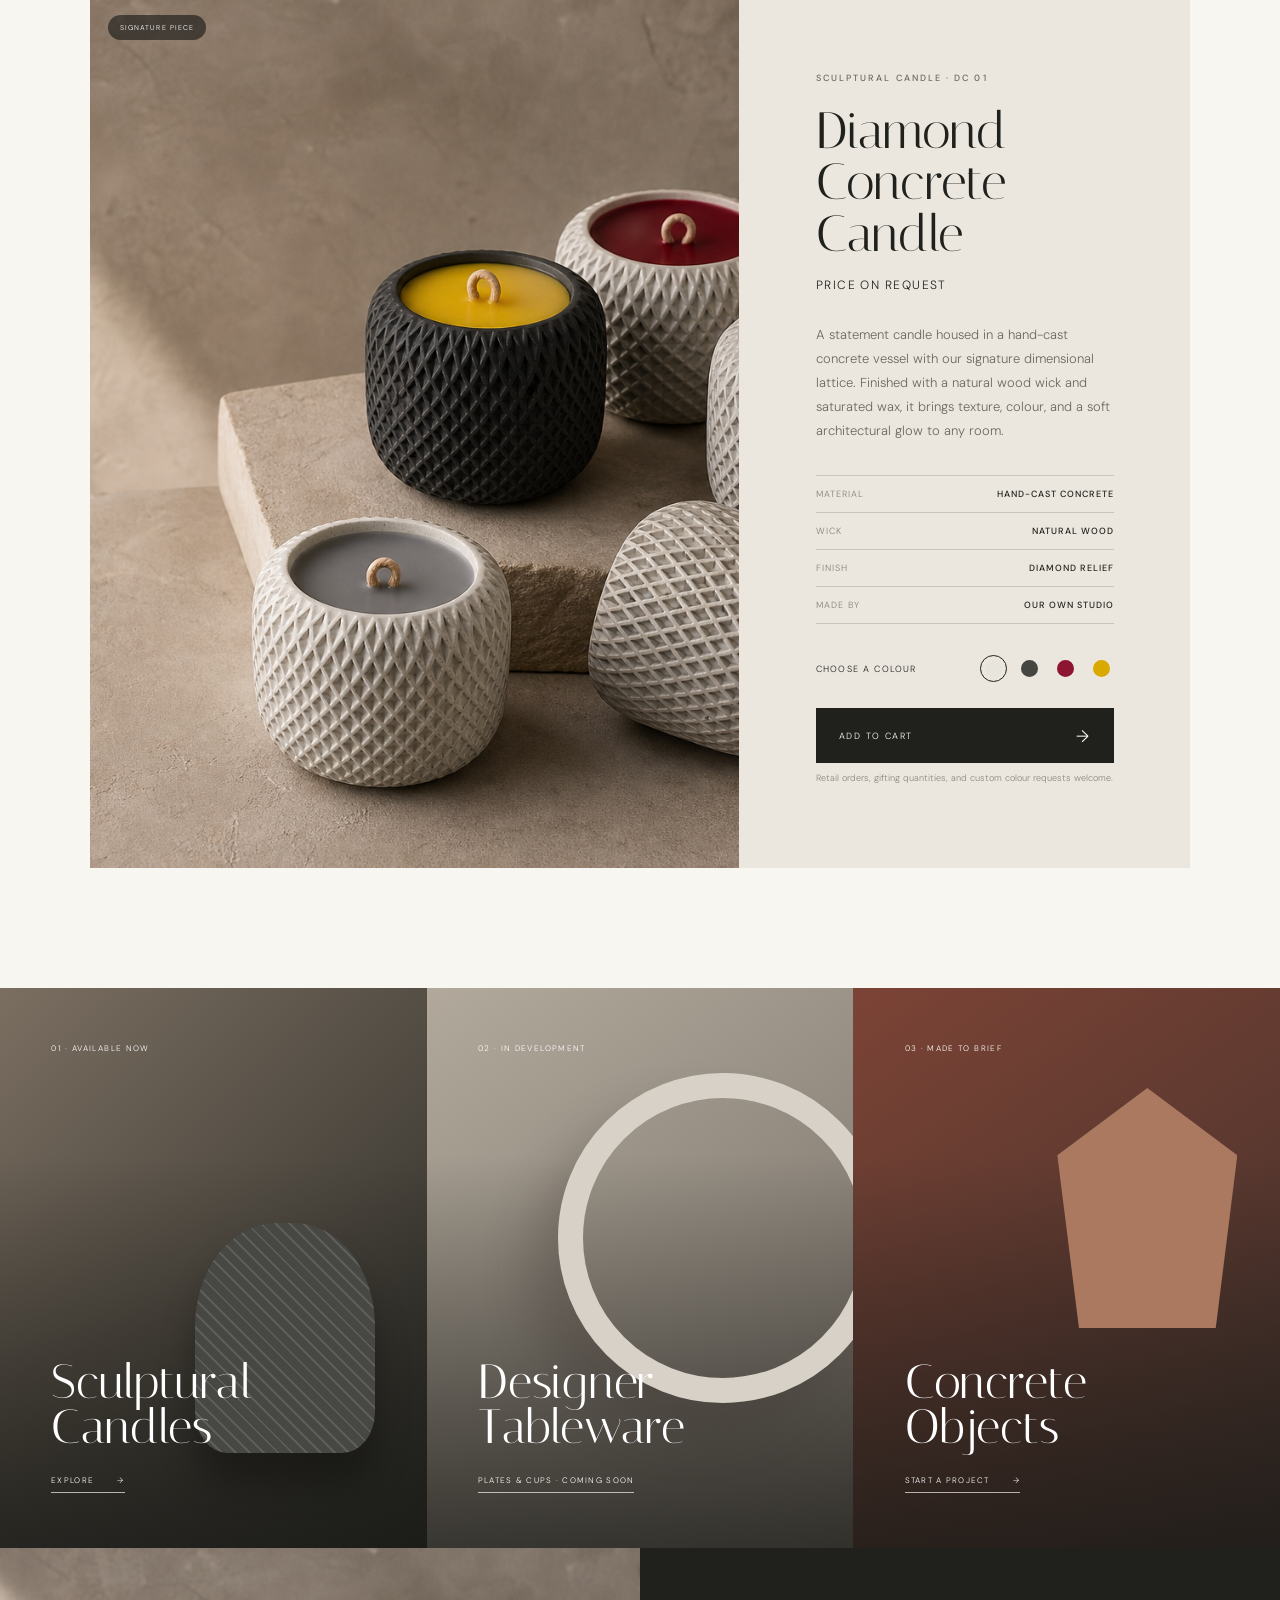
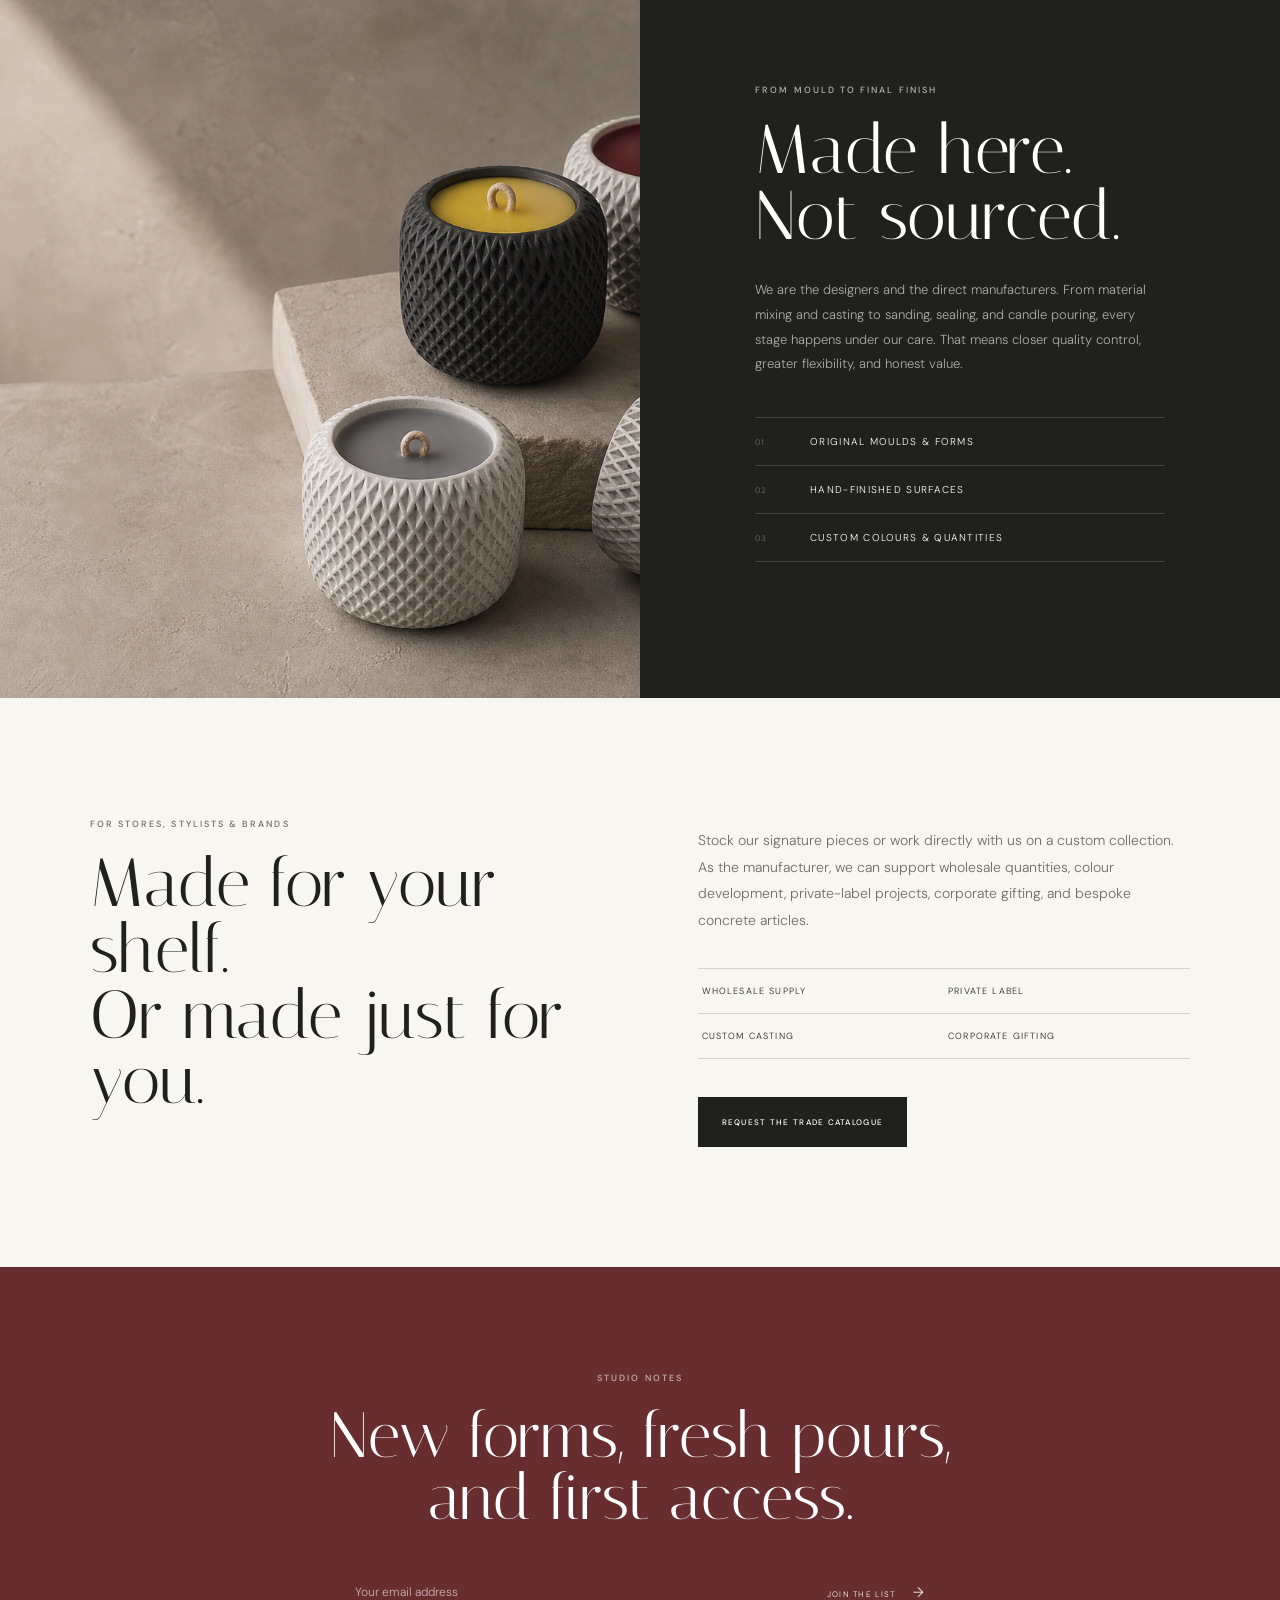
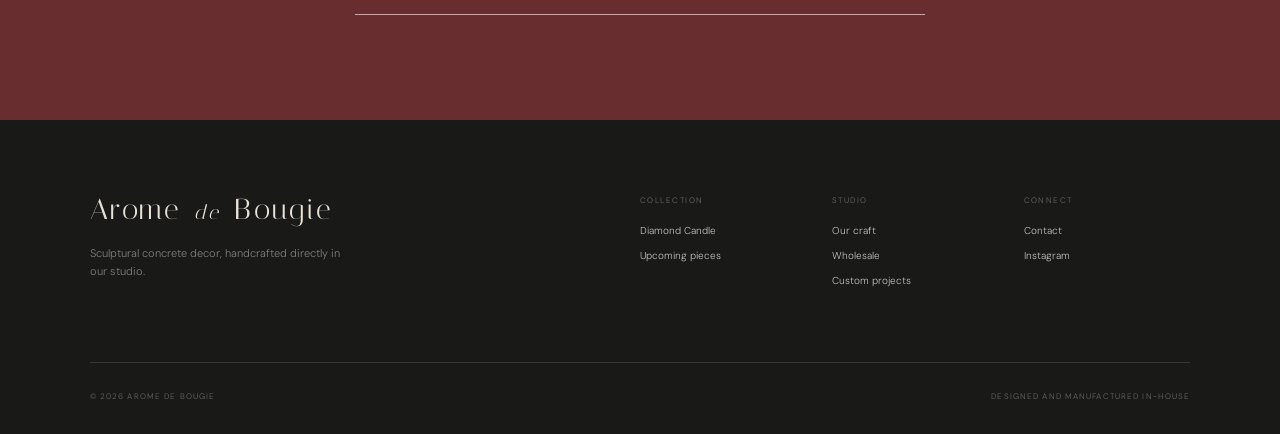
==== commit a1e27cdf: "Update index.html" ====
--- a/index.html
+++ b/index.html
@@ -92,7 +92,7 @@
               <button aria-label="Ochre" style="--swatch:#d9a900"></button>
             </div>
           </div>
-          <button class="add-button quick-add">Enquire to order <span>&rarr;</span></button>
+          <button class="add-button quick-add">Add to Cart<span>&rarr;</span></button>
           <p class="microcopy">Retail orders, gifting quantities, and custom colour requests welcome.</p>
         </div>
       </div>
